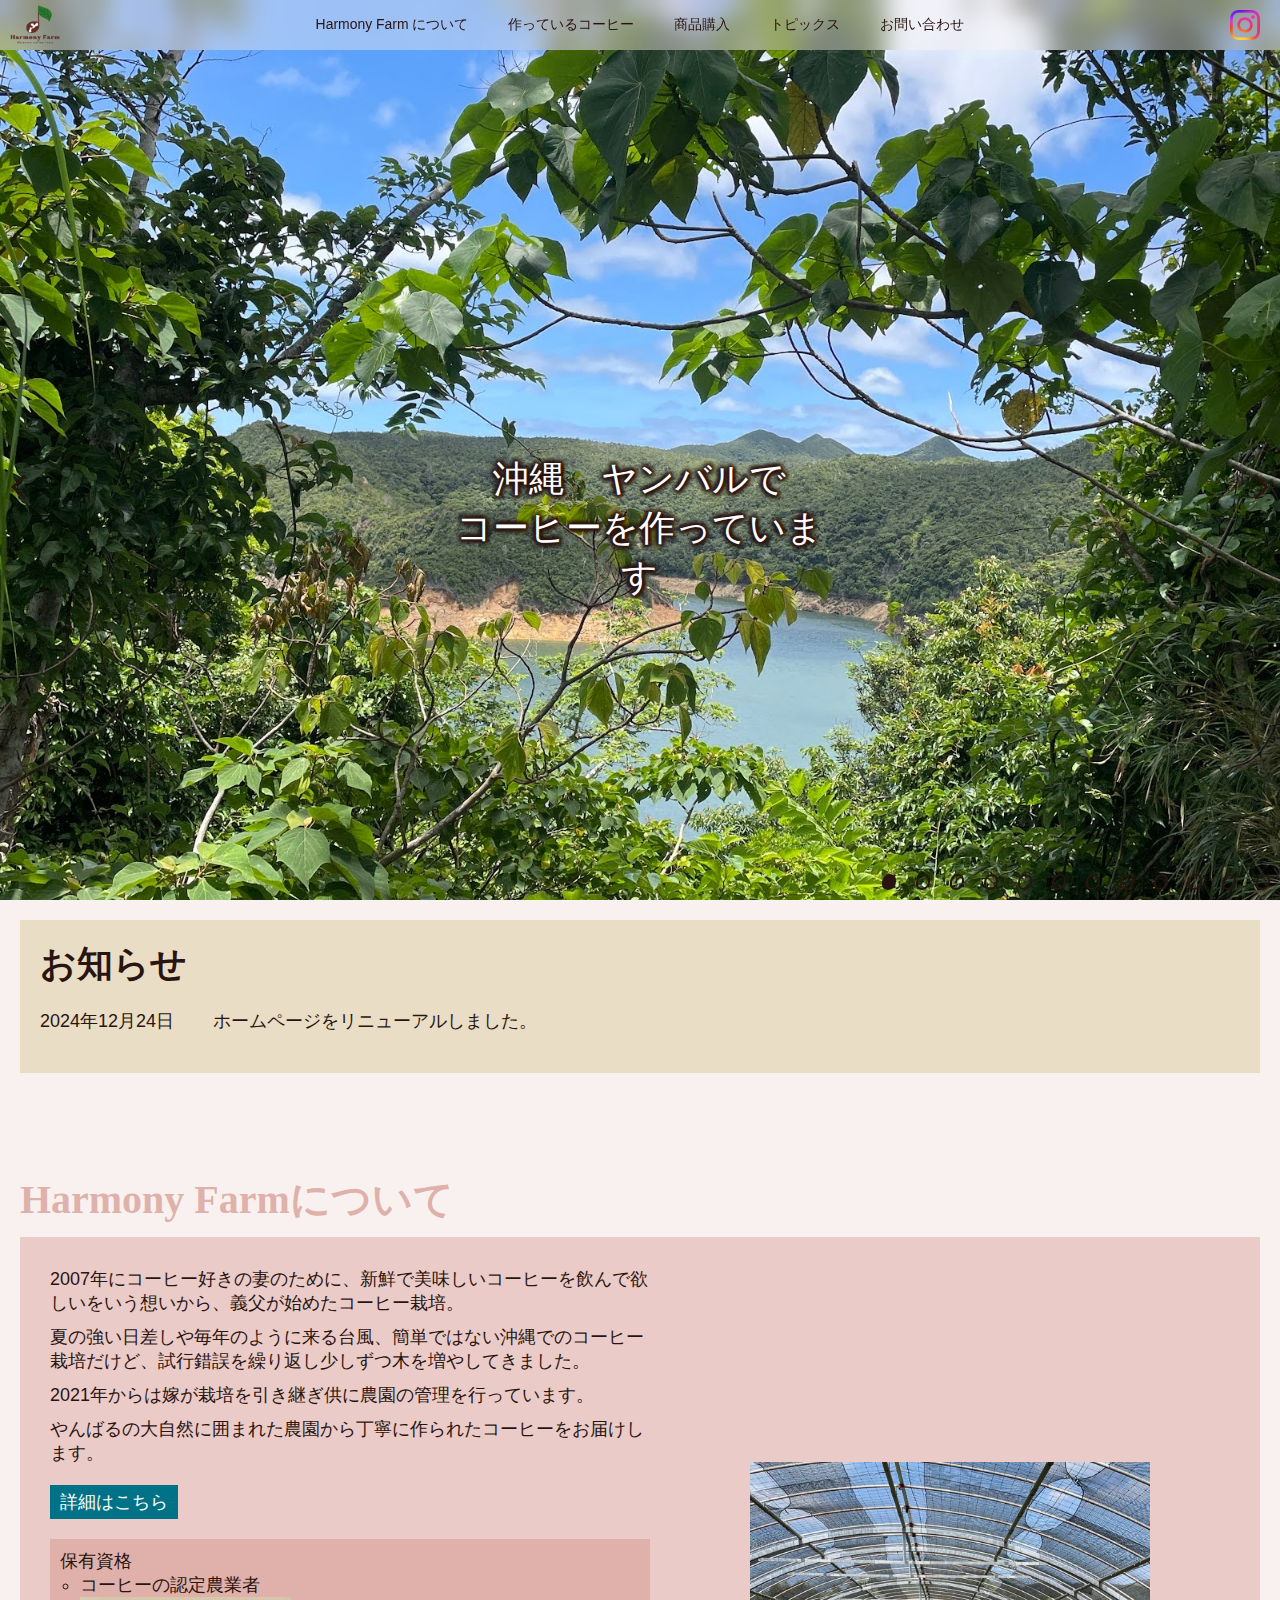
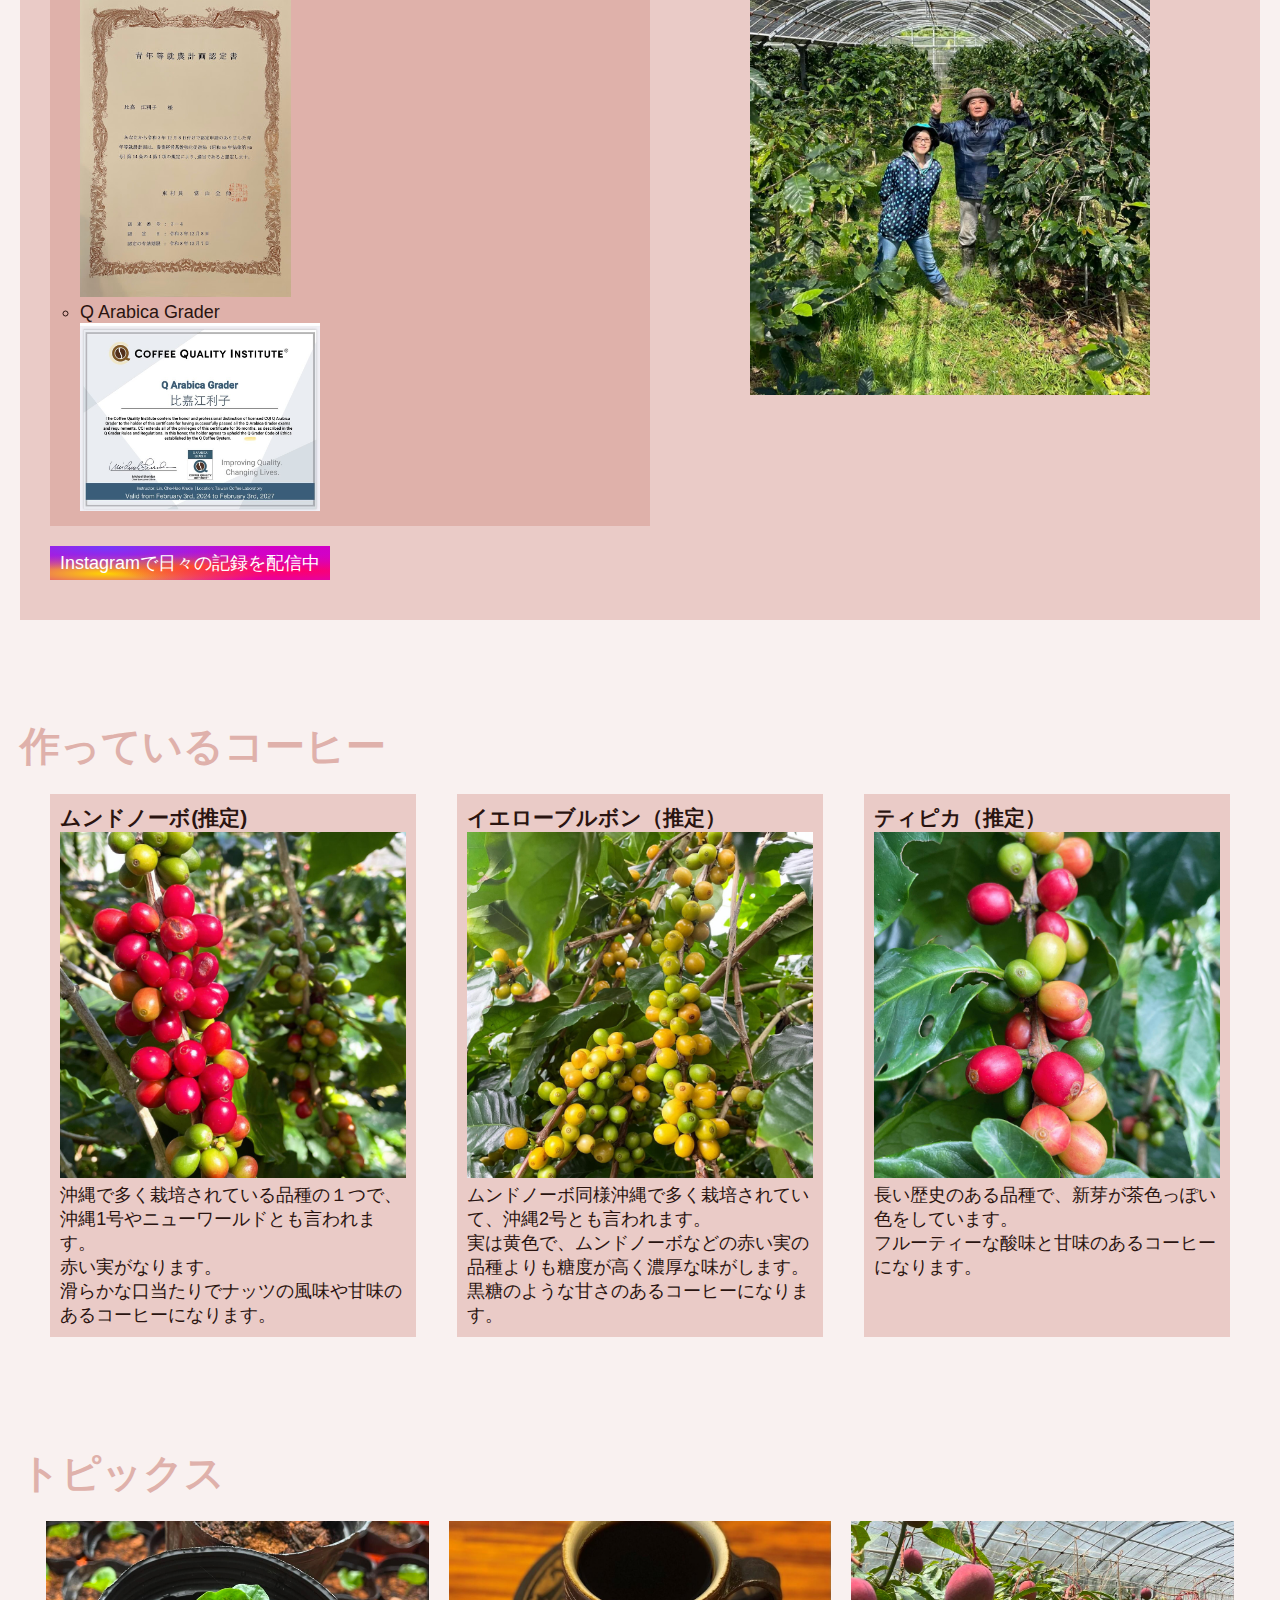
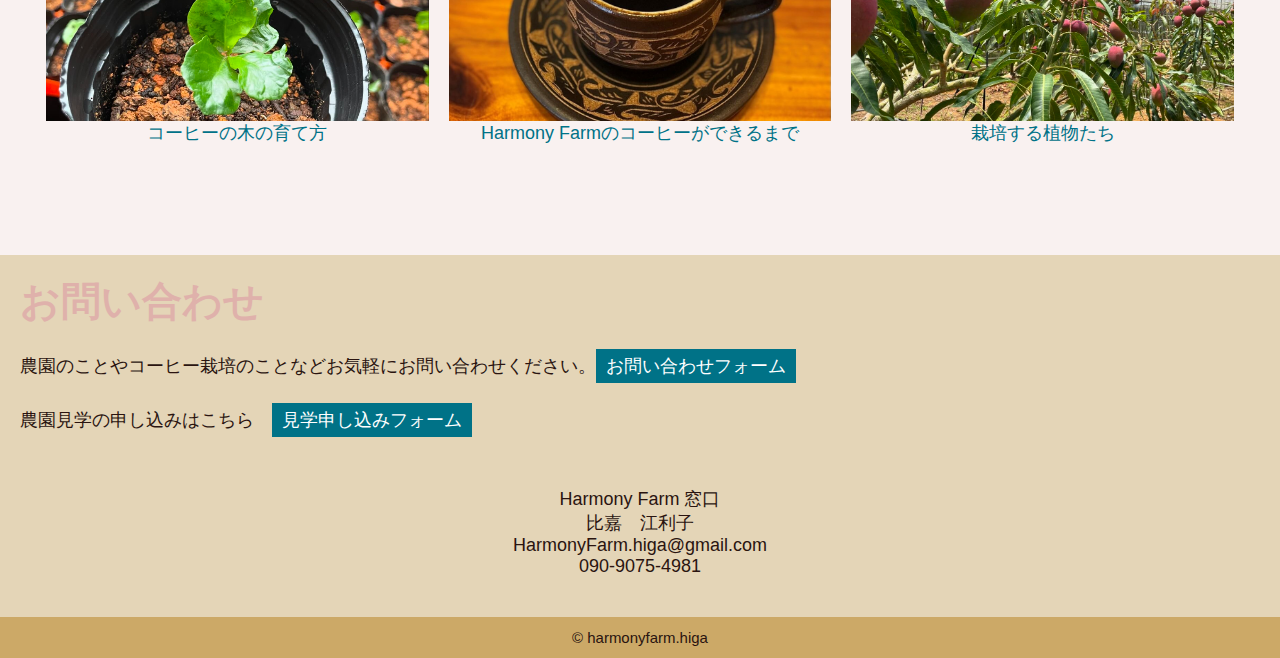
==== top.html @ 31b09882 "Add files via upload" ====
<!DOCTYPE html>
<html lang="ja">

<head>
    <meta charset="utf-8">
    <meta name="viewport" content="width=device-width,initial-scale=1">
    <title>Harmony Farm | 沖縄ヤンバルにあるコーヒー農園</title>
    <meta name="description" content="沖縄県やんばる東村にあるコーヒー農園です。国産100％コーヒーを栽培から精製、焙煎まで農園で手掛け、新鮮で美味しいコーヒーを飲んで頂けるように日々奮闘中です。現在、数量限定・期間限定のコーヒーを絶賛発売中です。">
    <meta name="keywords" content="">
    <link rel="icon" href="./assets/img/favicon.png">
    <link rel="stylesheet" href="./assets/css/common.css">
    <link rel="stylesheet" href="./assets/css/top.css">
    <style type="text/css"></style>
    <script src="./assets/js/script.js"></script>
</head>

<body id="top">
    <div id="wrapper">
      <header>
        <div class="logo">
          <h1><a href="top.html">Harmony Farm | 沖縄ヤンバルにあるコーヒー農園</a></h1>
        </div>
        <nav class="pc_nav">
            <ul class="menu_list">
                <li class="menu_item"><a href="#about">Harmony Farm について</a></li>
                <li class="menu_item"><a href="#coffee_type">作っているコーヒー</a></li>
                <li class="menu_item"><a href="https://harmonyfarm.base.ec/">商品購入</a></li>
                <li class="menu_item"><a href="#topics">トピックス</a></li>
                <li class="menu_item"><a href="#contact">お問い合わせ</a></li>
            </ul>
        </nav>
        <div class="header_etc_icon">
          <button class="sp_menu_button js-button" type="button" aria-controls="nav" aria-expanded=false aria-label="メニューを開く">
            <span class="button-bar"></span>
          </button>
          <nav class="sp_nav">
            <div class="overlay js-overlay"></div>
            <ul class="menu_list">
                <li class="menu_item"><a href="#about">Harmony Farm について</a></li>
                <li class="menu_item"><a href="#coffee_type">作っているコーヒー</a></li>
                <li class="menu_item"><a href="https://harmonyfarm.base.ec/">商品購入</a></li>
                <li class="menu_item"><a href="#topics">トピックス</a></li>
                <li class="menu_item"><a href="#contact">お問い合わせ</a></li>
                <li class="sns_item"><a href="https://www.instagram.com/harmony_farm.higa/" target="_blank" rel="noopener noreferrer">Instagram</a></li>
            </ul>
          </nav>
          <ul class="sns_list">
            <li class="sns_item"><a href="https://www.instagram.com/harmony_farm.higa/" target="_blank" rel="noopener noreferrer">Instagram</a></li>
          </ul>
        </div>
      </header>
      <main>
        <section id="eye_catch">
          <div class="slider_outer">
            <span id="slider_prev"></span>
            <span id="slider_next"></span>
            <ul class="indicator">
            </ul>        
            <div id="slider">
              <div class="slider_item content content1" data-slide="slide1.jpg">
                <p></p>
              </div>
              <div class="slider_item content content2" data-slide="slide2.jpg">
                <p></p>
              </div>
              <div class="slider_item content content3" data-slide="slide3.jpg">
                <p></p>
              </div>
              <div class="slider_item content content4" data-slide="slide4.jpg">
                <p></p>
              </div>
              <div class="slider_item content content4" data-slide="slide5.jpg">
                <p></p>
              </div>
              <div class="slider_item content content4" data-slide="slide6.jpg">
                <p></p>
              </div>
              <div class="slider_item content content4" data-slide="slide7.jpg">
                <p></p>
              </div>
              <div class="slider_item content content4" data-slide="slide8.jpg">
                <p></p>
              </div>
              <div class="slider_item content content4" data-slide="slide9.jpeg">
                <p></p>
              </div>
              <div class="slider_item content content4" data-slide="slide10.jpg">
                <p></p>
              </div>
              <div class="slider_item content content4" data-slide="slide11.jpg">
                <p></p>
              </div>
              <div class="slider_item content content4" data-slide="slide12.jpg">
                <p></p>
              </div>
            </div>
            <div class="eye_catch_text">
              <p>沖縄　ヤンバルで<br>コーヒーを作っています</p>
            </div>
          </div>  
        </section>
        <section id="news">
          <h2>お知らせ</h2>
          <div class="content">
            <ul class="news_list">
              <li class="news_item">
                <div class="news_date">2024年12月24日</div>
                <div class="news_title">ホームページをリニューアルしました。</div>
              </li>
            </ul>
            <!-- <a href="news.html">お知らせ一覧</a> -->
          </div>
        </section>
        <section id="about">
          <h2>Harmony Farmについて</h2>
          <div class="content">
            <div class="about_text">
              <p>2007年にコーヒー好きの妻のために、新鮮で美味しいコーヒーを飲んで欲しいをいう想いから、義父が始めたコーヒー栽培。</p>
              <p>夏の強い日差しや毎年のように来る台風、簡単ではない沖縄でのコーヒー栽培だけど、試行錯誤を繰り返し少しずつ木を増やしてきました。</p>
              <p>2021年からは嫁が栽培を引き継ぎ供に農園の管理を行っています。</p>
              <p>やんばるの大自然に囲まれた農園から丁寧に作られたコーヒーをお届けします。</p>
              <div class="about_link_outer"><a href="about.html" class="about_link_detail link_button">詳細はこちら</a></div>
              <div class="qualification_info" style="margin:20px 0; padding:10px; background:#dfb1aa;">
                <p style="margin-top:0;">保有資格</p>
                <ul style="list-style-type: circle; padding-left: 20px;">
                  <li>
                    <div>コーヒーの認定農業者</div>
                    <div><img style="max-height:300px;"src="assets/pic/certificate.jpg" alt=""></div>
                  </li>
                  <li>
                    <div>Q Arabica Grader</div>
                    <div><img style="max-width:240px;"src="assets/pic/Q_Arabica_Grader_certificate.jpg" alt=""></div>
                  </li>
                </ul>

              </div>
              <div class="about_link_outer"><a href="https://www.instagram.com/harmony_farm.higa/" class="about_link_instagram link_button">Instagramで日々の記録を配信中</a></div> 
            </div>
            <div class="about_img">
              <img src="./assets/pic/staff.jpg" alt="スタッフ">
            </div>
          </div>

        </section>
        <section id="coffee_type">
          <h2>作っているコーヒー</h2>
          <div class="content">
            <ul class="coffee_type_list">
              <li class="coffee_type_item">
                <h3>ムンドノーボ(推定) </h3>
                <div class="coffee_type_image">
                  <img src="./assets/pic/thumb_mundonovo.jpg" alt="ムンドノーボ(推定)の実">
                </div>
                <div class="coffee_type_caption">
                  <p>沖縄で多く栽培されている品種の１つで、沖縄1号やニューワールドとも言われます。<br>
                    赤い実がなります。<br>
                    滑らかな口当たりでナッツの風味や甘味のあるコーヒーになります。
                    </p>
                </div>
              </li>
              <li class="coffee_type_item">
                <h3>イエローブルボン（推定）</h3>
                <div class="coffee_type_image">
                  <img src="./assets/pic/thumb_yellowbourbon.jpg" alt="イエローブルボン（推定）の実">
                </div>
                <div class="coffee_type_caption"><p>ムンドノーボ同様沖縄で多く栽培されていて、沖縄2号とも言われます。<br>
                  実は黄色で、ムンドノーボなどの赤い実の品種よりも糖度が高く濃厚な味がします。
                  黒糖のような甘さのあるコーヒーになります。<br>
                  </p></div>
              </li>
              <li class="coffee_type_item">
                <h3>ティピカ（推定）</h3>
                <div class="coffee_type_image">
                  <img src="./assets/pic/thumb_typica.jpg" alt="ティピカ（推定）の実">
                </div>
                <div class="coffee_type_caption"><p>長い歴史のある品種で、新芽が茶色っぽい色をしています。<br>
                  フルーティーな酸味と甘味のあるコーヒーになります。
                  </p></div>
              </li>
            </ul>
          </div>
        </section>
        <section id="topics">
          <h2>トピックス</h2>
          <div class="content">
            <ul class="topics_list">
                <li class="topics_item">
                  <a href="topic1.html">
                  <div class="topics_thumb" style="background-image:url(./assets/pic/topic1.jpeg)"></div>
                  <div class="topics_title">コーヒーの木の育て方</div>
                  </a>
                </li>
                <li class="topics_item">
                  <a href="topic2.html">
                  <div class="topics_thumb" style="background-image:url(./assets/pic/topic2.jpg)"></div>
                  <div class="topics_title">Harmony Farmのコーヒーができるまで</div>
                </a>
                </li>
                <li class="topics_item">
                <a href="topic3.html">
                  <div class="topics_thumb" style="background-image:url(./assets/pic/topic3.jpeg)"></div>
                  <div class="topics_title">栽培する植物たち</div>
                </a>
                </li> 
            </ul>
          </div>
        </section>
        <section id="contact">
          <h2>お問い合わせ</h2>
          <div class="content">
            <p>農園のことやコーヒー栽培のことなどお気軽にお問い合わせください。<a href="https://thebase.com/inquiry/harmonyfarm-base-ec" class="link_button">お問い合わせフォーム</a></p>
            <p>農園見学の申し込みはこちら　<a href="https://docs.google.com/forms/d/e/1FAIpQLSdSkJduWf9X1Aik0TA5TEKMLH7mxpnWRVokeU4k1K00-5VWMg/viewform" class="link_button">見学申し込みフォーム</a></p>
            <div class="contact_person">
              <p>Harmony Farm 窓口<br>
              比嘉　江利子<br>
              HarmonyFarm.higa@gmail.com<br>
              090-9075-4981
            </div>
          </div>
        </section>
      </main>
      <footer>
        <div id="copyright">
          <small>&copy; harmonyfarm.higa</small>
        </div>
      </footer>
    </div>
</body>

</html>
---- assets/css/common.css ----
@charset "UTF-8";
@font-face {
  font-family: 'anzumoji';
  src: url('../files/fonts/APJapanesefont.ttf') format('truetype');/*アンズモジ*/
}
*{
  box-sizing: border-box;
  scroll-behavior: smooth;
  margin: 0;
  padding: 0;
}
h2{
  font-family: anzumoji;
  font-size:clamp(1.875rem, 1.667rem + 1.04vw, 2.5rem);/*30-40px*/
  color:#dfb1ab;
}
ul{
  list-style-type: none;
}

a{
  color:#007287;
  text-decoration: none;
}

img{
  max-width:calc(100vw - 80px);
  border:none;
}
.link_button{
  padding:5px 10px;
  background:#007287;
  color:#fff;
  display: inline-block;
}
body{
  min-height:100vh;
  color:#2A1410;
  background:#F9F1F0;
  background-image:hsl(6.7,42.9%,95.9%)
  radial-gradient(at 46% 46%, hsla(6.7,42.9%,95.9%,1) 0px, transparent 50%),
  radial-gradient(at 18% 1%, hsla(186,42%,95%,1) 0px, transparent 50%),
  radial-gradient(at 0% 50%, hsla(355,0%,100%,1) 0px, transparent 50%),
  radial-gradient(at 76% 62%, hsla(340,0%,100%,1) 0px, transparent 50%),
  radial-gradient(at 0% 100%, hsla(0,100%,99%,1) 0px, transparent 50%),
  radial-gradient(at 80% 100%, hsla(126,42%,95%,1) 0px, transparent 50%),
  radial-gradient(at 74% 9%, hsla(6.7,42.9%,95.9%,1) 0px, transparent 50%);
  font-size:clamp(0.813rem, 0.75rem + 0.31vw, 1rem);
  font-size:clamp(0.813rem, 0.708rem + 0.52vw, 1.125rem);/*13-18px*/
  font-family: sans-serif;
}

header{
  display:flex;
  justify-content: space-between;
  align-items: center;
  padding:0 10px;
  position:fixed;
  z-index:10000;
  width:100%;
  backdrop-filter: blur(12px);
  background:rgba(249,241,240,.4);
}
header a{
  color:#2A1410;
  text-decoration:none;
}
h1{
  display: flex;
  justify-content: center;
  align-items:center;
  width:50px;
  height:40px;
}
h1 a{
  width:100%;
  height:100%;
  font-size:0;
  line-height: 0;
  background-image: url(../img/logo_header.png);
  background-size: contain;
  background-repeat: no-repeat;
  display: block;
}
.pc_nav .menu_list{
  display:flex;
  justify-content: center;
  align-items: center;
  font-size: clamp(0.813rem, 0.792rem + 0.1vw, 0.875rem);
}
.pc_nav .menu_item{
  margin: 0 20px;
}
.header_etc_icon{
  display:flex;
  align-items: center;
}
.sns_list li{
  width: 50px;
  height:50px;
  padding:10px;
}
.sns_list li a{
  width:100%;
  height:100%;
  background-image: url(../img/Instagram.svg);
  background-size: contain;
  background-repeat: no-repeat;
  font-size: 0;
  line-height: 0;
  display:block;
}
.sp_menu_button {
  position: relative;
  z-index: 100;
  right: 10px;
  height: 20px;
  width: 25px;
  padding: 0;
  border: none;
  background: transparent;
  cursor: pointer;
  display:none;
}

.button-bar {
  display: block;
  content: "";
  width: 100%;
  height: 2px;
  background: #333333;
}

.button-bar::before,
.button-bar::after {
  display: block;
  position: absolute;
  content: "";
  width: 100%;
  height: 2px;
  background: #333333;
  transition: 0.3s ease;
}

.button-bar::before {
  top: 0;
}

.button-bar::after {
  bottom: 0;
}

.sp_menu_button.is-active .button-bar {
  height: 0;
}

/* ボタンをクリックしたときにバツに変える */
.sp_menu_button.is-active .button-bar::before {
  opacity: 1;
  top: 50%;
  transform: rotate(45deg) translateY(-50%);
  transition: 0.3s ease;
}

.sp_menu_button.is-active .button-bar::after {
  opacity: 1;
  top: 50%;
  transform: rotate(-45deg) translateY(-50%);
  transition: 0.3s ease;
}

.sp_nav{
  transition: all 0.3s;
  opacity: 0;
  visibility: hidden;
  position: fixed;
  inset: 0;
}

.sp_nav.is-active {
  opacity: 1;
  visibility: visible;
  width: 100%;
  height: 100vh;
  transition: 0.5s ease;
}

.sp_nav .overlay {
  position: fixed;
  inset: 0;
  z-index: 1;
  width: 100vw;
  height: 100vh;
  background: rgba(124, 124, 124, 1);
}

.sp_nav .menu_list {
    display: flex;
    z-index: 100;
    align-items: center;
    justify-content: center;
    height: 100vh;
    height: 100dvh;
    gap: 24px;
    font-size: 20px;
    flex-direction: column;
    list-style-type: none;
    position: fixed;
    top: 0;
    align-items: center;
    left: calc(50% - 100px);
}
@media (max-width: 820px) {  
  .pc_nav{
    display:none;
  }
  .sp_menu_button {
    display:inline;
  }
}
footer{
  background:#CCA967;
  width:100%;
  margin:0 auto;
  text-align: center;
  padding:10px;
}

.breadcrumb{
  padding:60px 20px 0;
}
.breadcrumb_list{
  display: flex;
}
.breadcrumb_item{
  margin-right:10px;
}
.breadcrumb_item:not(:last-child)::after{
  content: " > ";
}
---- assets/css/top.css ----
@charset "UTF-8";
.slider_outer{
  max-width: 100vw;
  overflow: hidden;
  width: 100%;
  position: relative;
}

#slider_next {
  width: 40px;
  height: 40px;
  position: absolute;
  right: 0;
  top: 52vh;
  transition: all 0.3s;
  z-index: 10;
  cursor: pointer;
}

#slider_next::after {
  content: "";
  display: block;
  width: 15px;
  height: 15px;
  border-top: solid 3px #2A1410;
  border-right: solid 3px #2A1410;
  -webkit-transform: rotate(45deg);
  transform: rotate(45deg);
  position: absolute;
  right: 15px;
  top: 10px;
}

#slider_next:hover {
  color: #fff;
  transition: all 0.3s;
}

#slider_prev {
  width: 40px;
  height: 40px;
  position: absolute;
  left: 0;
  top: 52vh;
  transition: all 0.3s;
  z-index: 10;
  cursor: pointer;
}

#slider_prev::after {
  content: "";
  display: block;
  width: 15px;
  height: 15px;
  border-top: solid 3px #2A1410;
  border-right: solid 3px #2A1410;
  -webkit-transform: rotate(-135deg);
  transform: rotate(-135deg);
  position: absolute;
  left: 15px;
  top: 10px;
}

#slider_prev:hover {
  background-color: #fff;
  transition: all 0.3s;
}

#slider {
  display: flex;
  margin: 0 auto;
  transition: all 0.3s;
}

.slider_item {
  width: 100%;
  max-width: 100vw;
  height:100vh;
  display: flex;
  justify-content: center;
  align-items: center;
  background-size:cover;
  background-repeat: no-repeat;
  background-position:center;
  position:relative;
}

.slider_item p{
  position:absolute;
  padding:0 5px;
  bottom:5px;
  left:10px;
  background:#2A1410;
  color:#F9F1F0;
}

.indicator {
  width: 100%;
  position: absolute;
  bottom: 10px;
  display: flex;
  z-index: 10;
  justify-content:flex-end;
  align-items: center;
}

.indicator li {
  width: 14px;
  height: 16px;
  border-radius: 50%;
  border-radius: 341px 240px 341px 256px / 350px 266px 350px 211px;
  position: relative;
  list-style: none;
  border: 2px #2a1410 solid;
  margin-left: 10px;
  margin-right: 10px;
  cursor: pointer;
}

.indicator li:after {
  content: "";
  width: 18px;
  height: 20px;
  /*border: 1px #2a1410 solid;*/
  border-radius: 50%;
  border-radius: 341px 240px 341px 256px / 350px 266px 350px 211px;
  position: absolute;
  top: -4px;
  left: -4px;
  z-index: 9;
}
.indicator li.active {
  background-color: #2a1410;
}
.eye_catch_text P{
  position: absolute;
  font-family: anzumoji;
  font-size:200%;
  /*font-weight:bold;*/
  color:#fff;
  width:clamp(20rem, 18.333rem + 8.33vw, 25rem);
  top:50vh;
  left:calc(50% - clamp(20rem, 18.333rem + 8.33vw, 25rem) / 2);
  border-radius:500px;
  text-align: center;
  /*backdrop-filter: blur(12px);
  background: rgba(249, 241, 240, .4);*/
  padding:5px 10px;
  text-shadow    : 
       1px  1px 5px #2a1410,
      -1px  1px 5px #2a1410,
       1px -1px 5px #2a1410,
      -1px -1px 5px #2a1410,
       1px  1px 5px #2a1410,
       1px  1px 5px #2a1410,
      -1px  0px 5px #2a1410,
       0px -1px 5px #2a1410; 
}
/*.circle-1,.circle-2,.circle-3{
  width: 250px;
  height: 100px;
  left: 20%;
  mix-blend-mode: multiply;
  position:absolute;
}
.circle-1 {
  background: #2A1410;
  border-radius: 50% 50% 50% 70%/50% 50% 70% 60%;
  animation: border-animation 6s infinite linear;
}
.circle-2 {
  background: #f92;
  border-radius: 80% 30% 50% 50%/50%;
  animation: border-animation 4s infinite linear;
}
.circle-3 {
  background: #fc2;
  border-radius: 40% 40% 50% 40%/30% 50% 50% 50%;
  animation: border-animation 3s infinite linear;
}*/
#news{
  max-width:1280px;
  width:calc(100% - 40px);
  margin:20px auto 100px;
  background:#e9ddc5;
  padding:20px;
}
#news h2{
  font-size: 200%;
  color:#2A1410;
}
.news_list{
  margin:20px 0;
}
.news_item{
  display: flex;
  align-items: center;
  margin:5px 0;
}
.news_date{
  width:180px;
}
.news_title{
  width:calc(100% - 130px);
}
#about{
  max-width:1280px;
  width:calc(100% - 40px); 
  margin:20px auto 100px;
}
#about .content{
  margin:10px 0;
  padding:20px;
  background:#eacbc7;
  display:flex;
  justify-content:center;
  align-items: center;
  flex-wrap:wrap;
  flex-direction: row;
}
.about_text{
  flex: 0 0 50%;
  margin:0 10px;
}
#about .content p{
  margin-top:10px;
}
.about_img {
  display:flex;
  justify-content: center;
  align-items:center;
  width:calc(50% - 40px);
  margin:0 10px;
}
.about_img img{
  width:100%;
  max-width: 400px;
}
.about_link_outer{
  margin:20px 0;
}
.about_link_instagram{
  background-color:hsla(304,98%,42%,1);
  background-image:
  radial-gradient(at 20% 5%, hsla(259,95%,60%,1) 0px, transparent 50%),
  radial-gradient(at 88% 8%, hsla(303,100%,41%,1) 0px, transparent 50%),
  radial-gradient(at 87% 72%, hsla(335,100%,50%,1) 0px, transparent 50%),
  radial-gradient(at 52% 59%, hsla(28,100%,50%,1) 0px, transparent 50%),
  radial-gradient(at 20% 81%, hsla(50,100%,50%,1) 0px, transparent 50%);
}
@media (max-width: 768px) {  
  #about .content{
    flex-direction: column;
  }
}
#coffee_type{
  max-width:1280px;
  width:calc(100% - 40px); 
  margin:20px auto 100px;
}

#coffee_type .coffee_type_list{
  margin:10px;
  display:flex;
  justify-content:space-around;
  flex-wrap:wrap;
}
.coffee_type_item{
  background:#eacbc7;
  width:30%;
  min-width:280px;
  padding:10px;
  margin:10px
}
.coffee_type_item img{
  width:100%;
}
#topics{
  max-width:1280px;
  width:calc(100% - 40px); 
  margin:20px auto 100px;
}
.topics_list{
  margin:10px;
  display: flex;
  justify-content: center;
  flex-wrap:wrap;
}
.topics_item{
  width: calc(33% - 20px);
  min-width:280px;
  margin:10px;
  transition: all 300ms 0s ease;
}
.topics_thumb{
  width:100%;
  height:200px;
  background-position: center;
  background-repeat: no-repeat;
  background-size: 100%;
  transition: all 300ms 0s ease;
}
.topics_title{
  text-align: center;
}
.topics_item:hover .topics_thumb{
  background-size: 100%;
  background-size:110%;
}
.topics_item:hover .topics_title{
  font-weight: bold;
}
#contact{
  background:#E4D5B7;
  width:100%; 
  margin:20px auto 0;
  padding:20px;
}
.contact_person{
  text-align: center;
  margin:50px 0 20px;
}
#contact .content p{
  margin-top: 20px
}
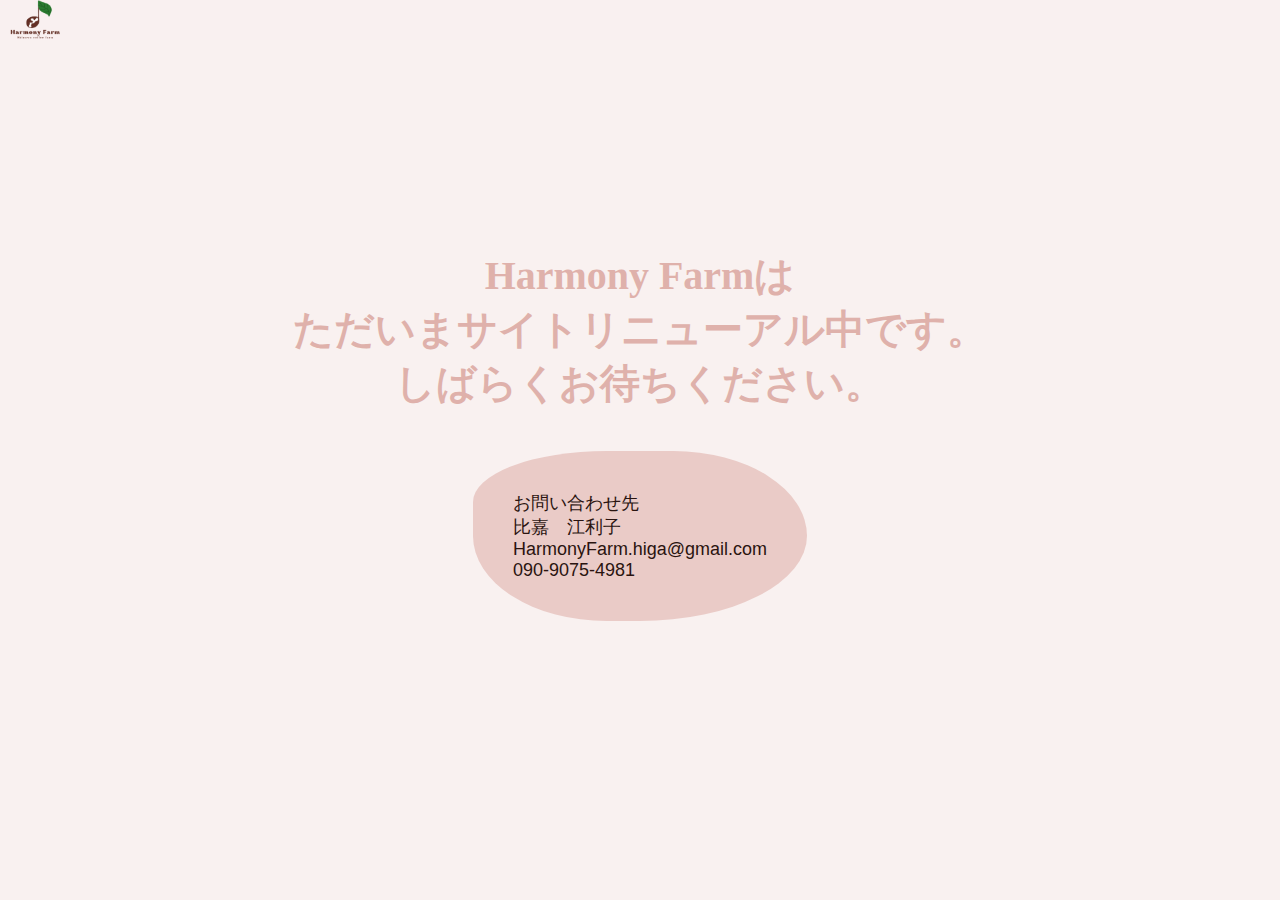
==== commit dd95cd0c: "Update top.html" ====
--- a/top.html
+++ b/top.html
@@ -12,6 +12,9 @@
     <link rel="stylesheet" href="./assets/css/top.css">
     <style type="text/css"></style>
     <script src="./assets/js/script.js"></script>
+    <script>
+      location.href='construction.html';
+    </script>
 </head>
 
 <body id="top">
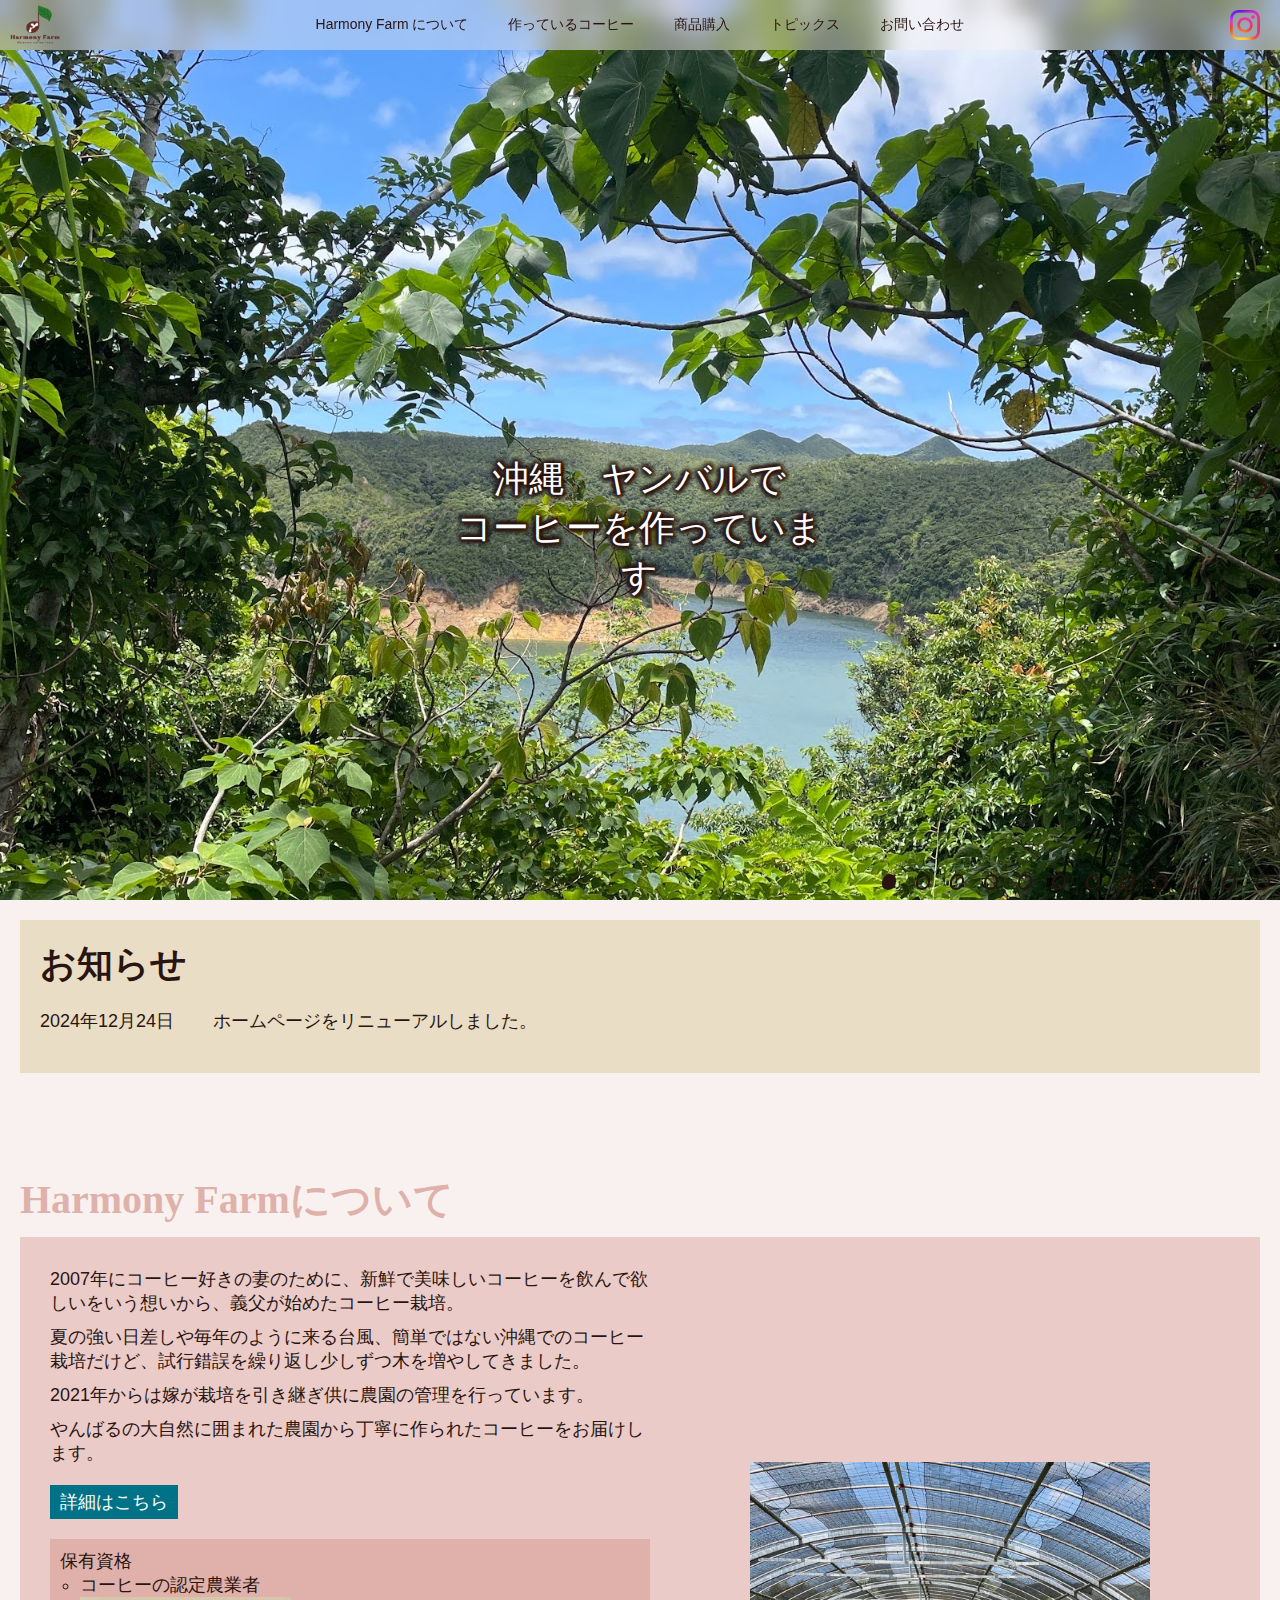
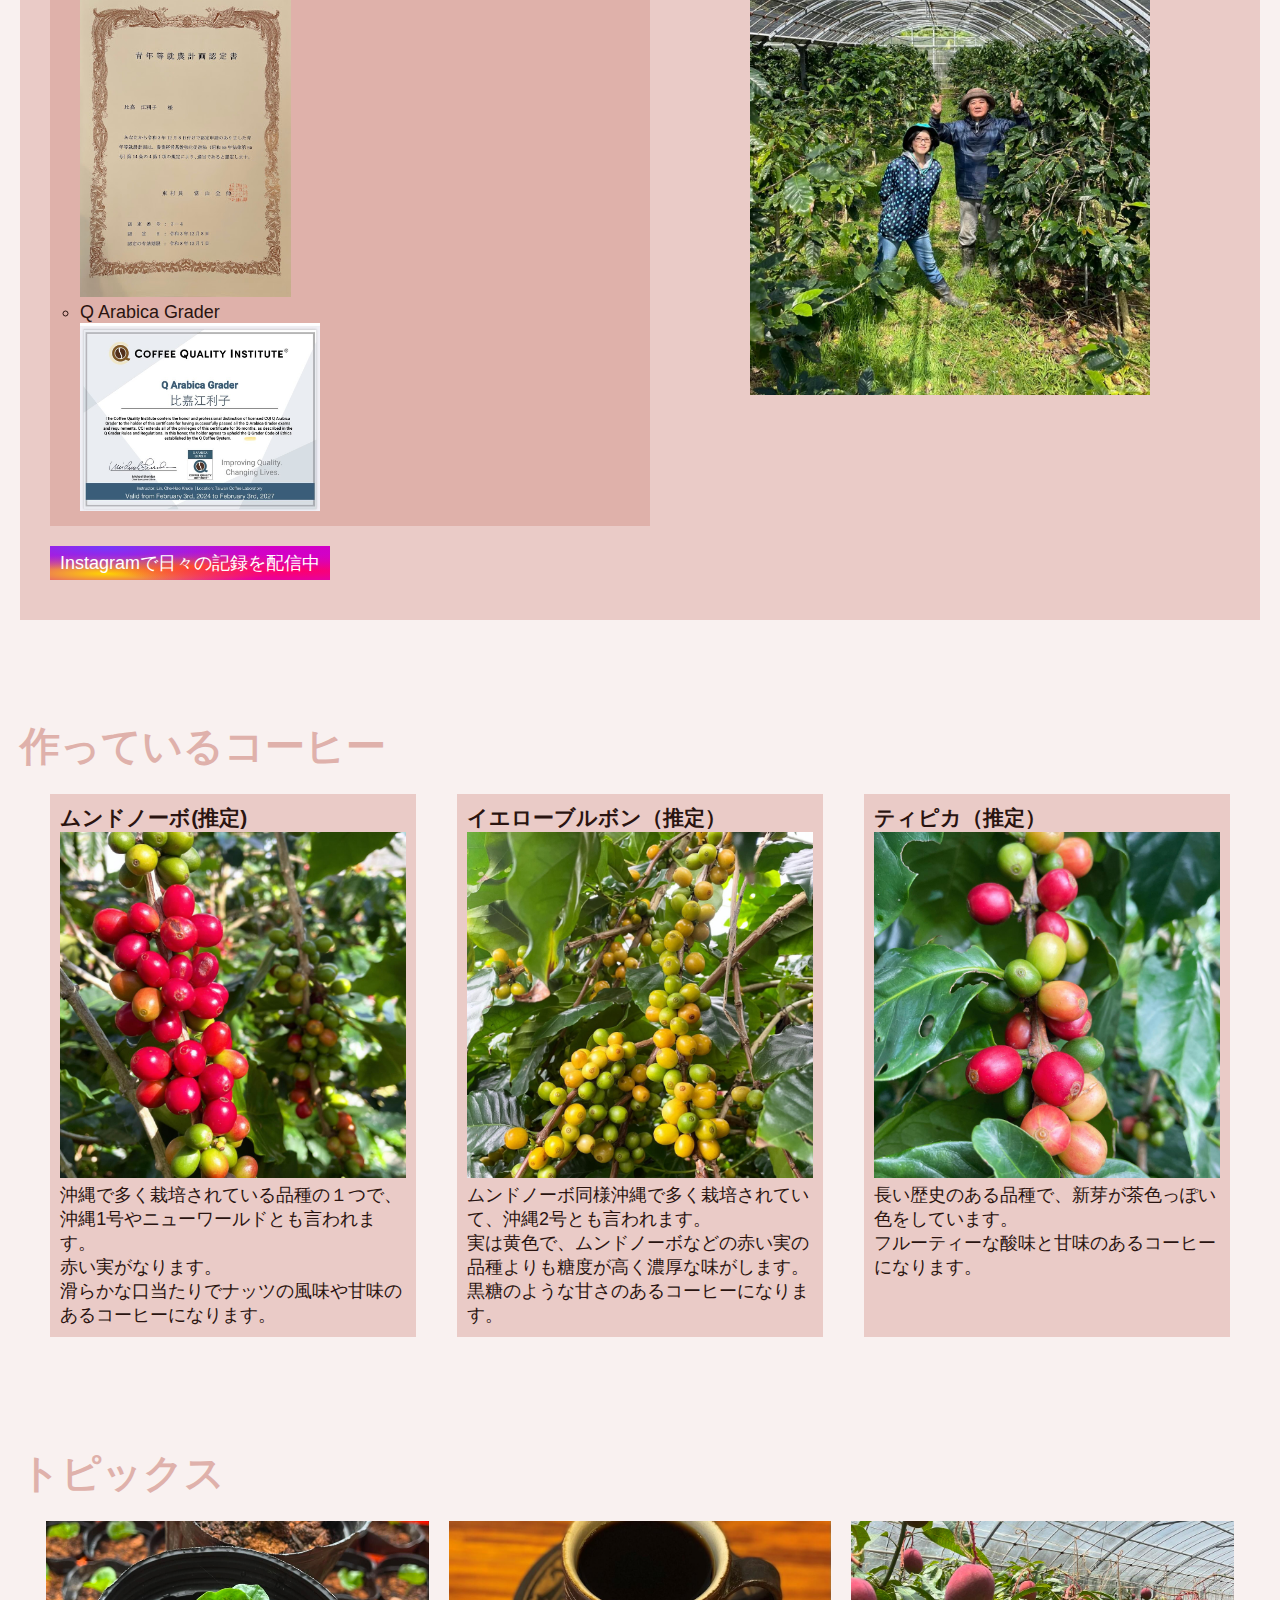
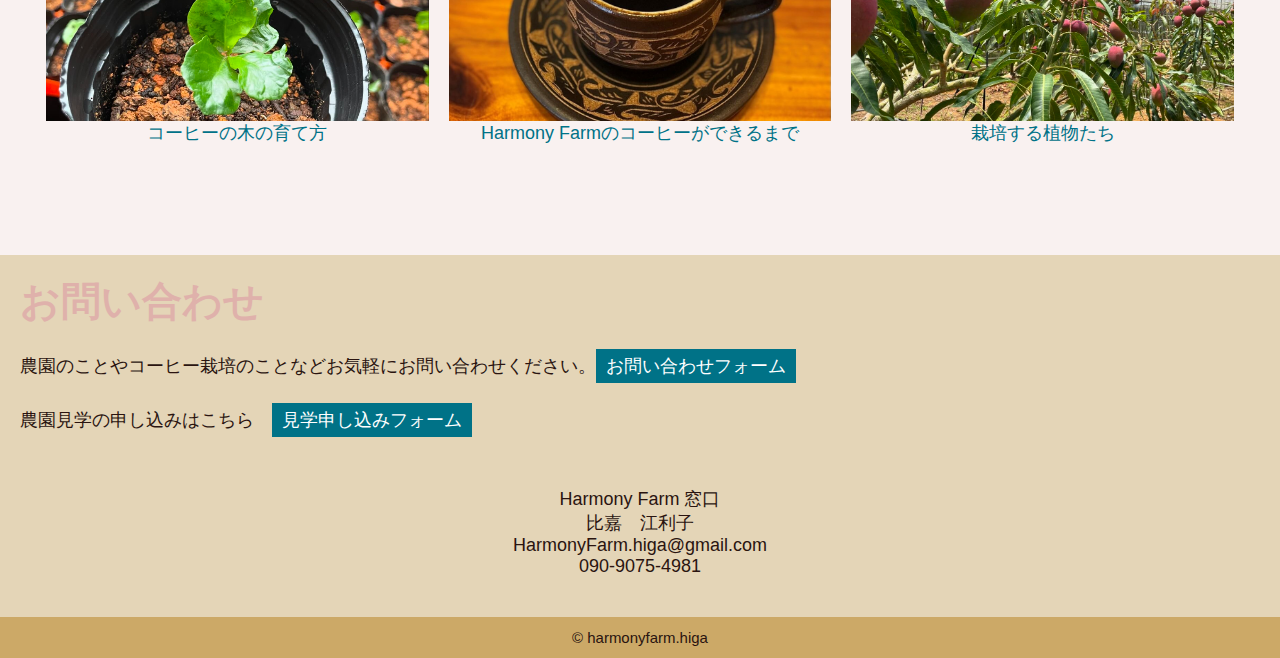
==== commit 22a2dcb5: "Update top.html" ====
--- a/top.html
+++ b/top.html
@@ -12,9 +12,6 @@
     <link rel="stylesheet" href="./assets/css/top.css">
     <style type="text/css"></style>
     <script src="./assets/js/script.js"></script>
-    <script>
-      location.href='construction.html';
-    </script>
 </head>
 
 <body id="top">
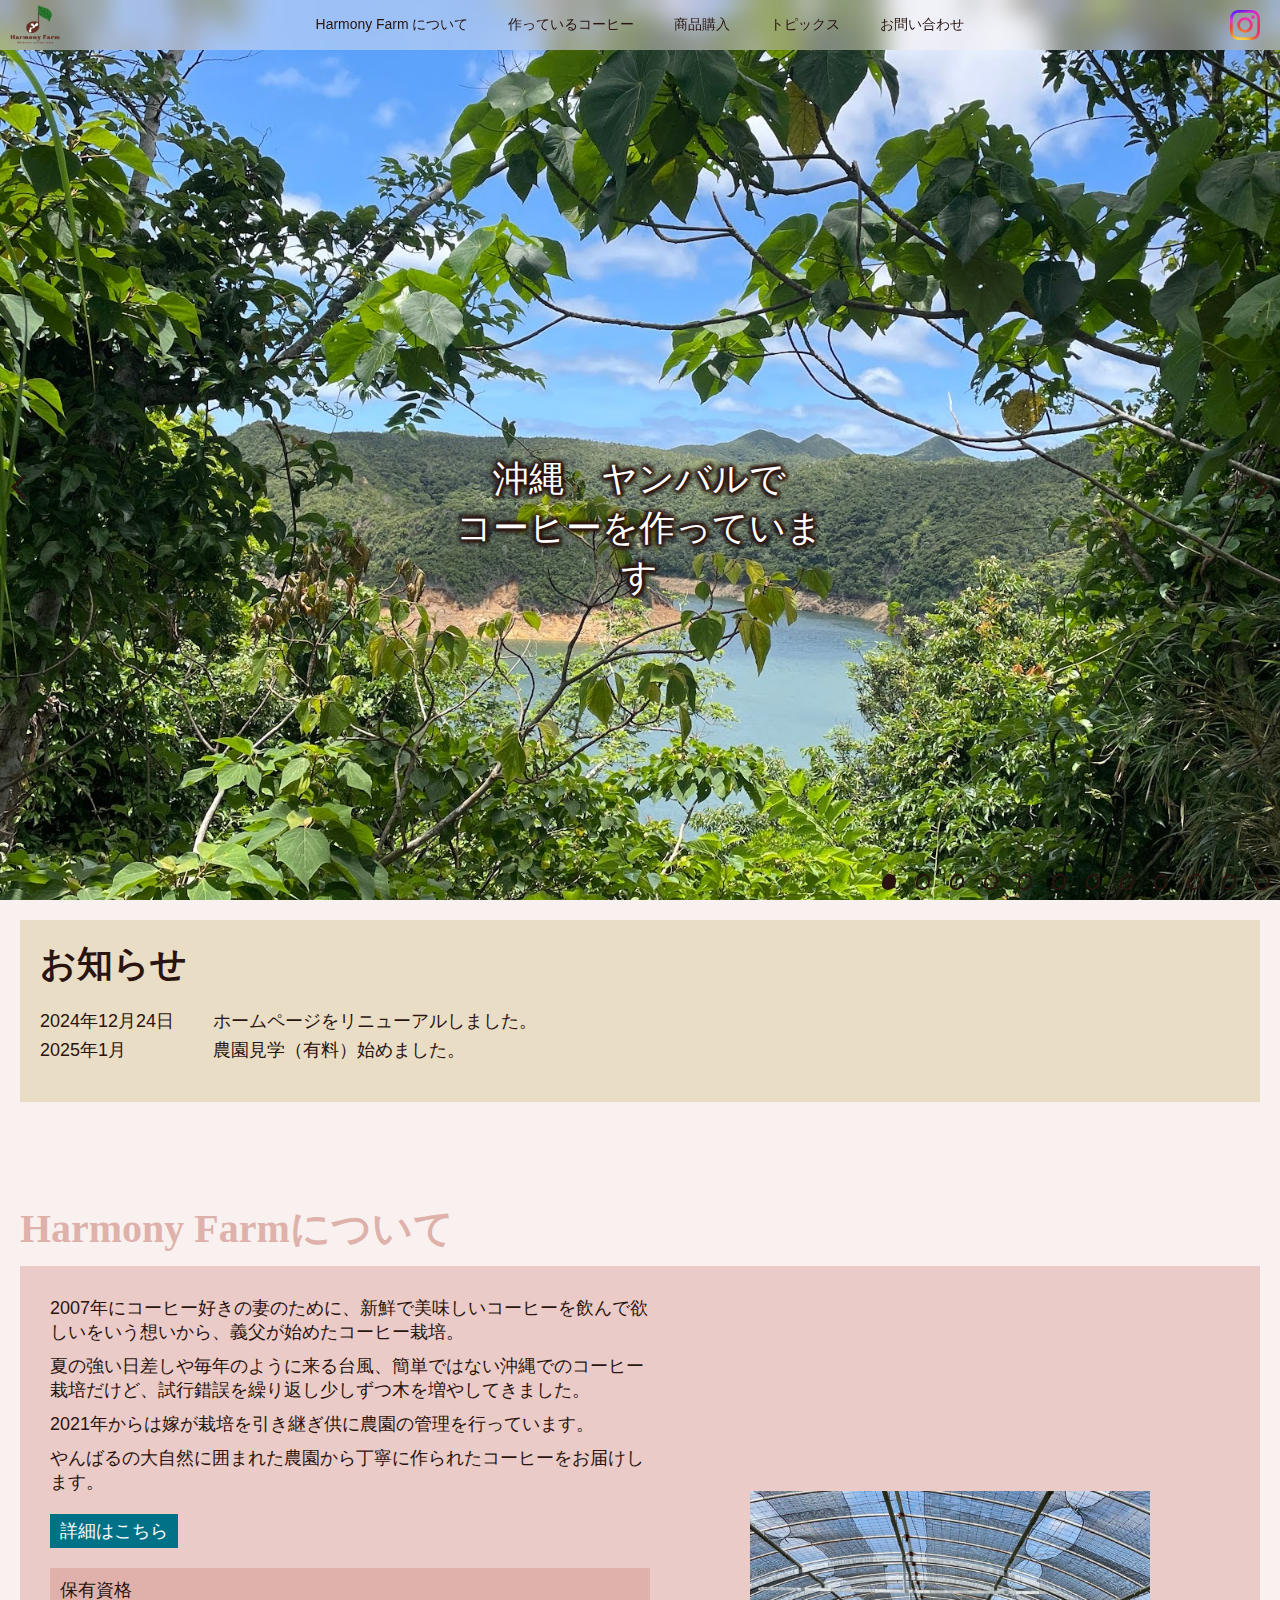
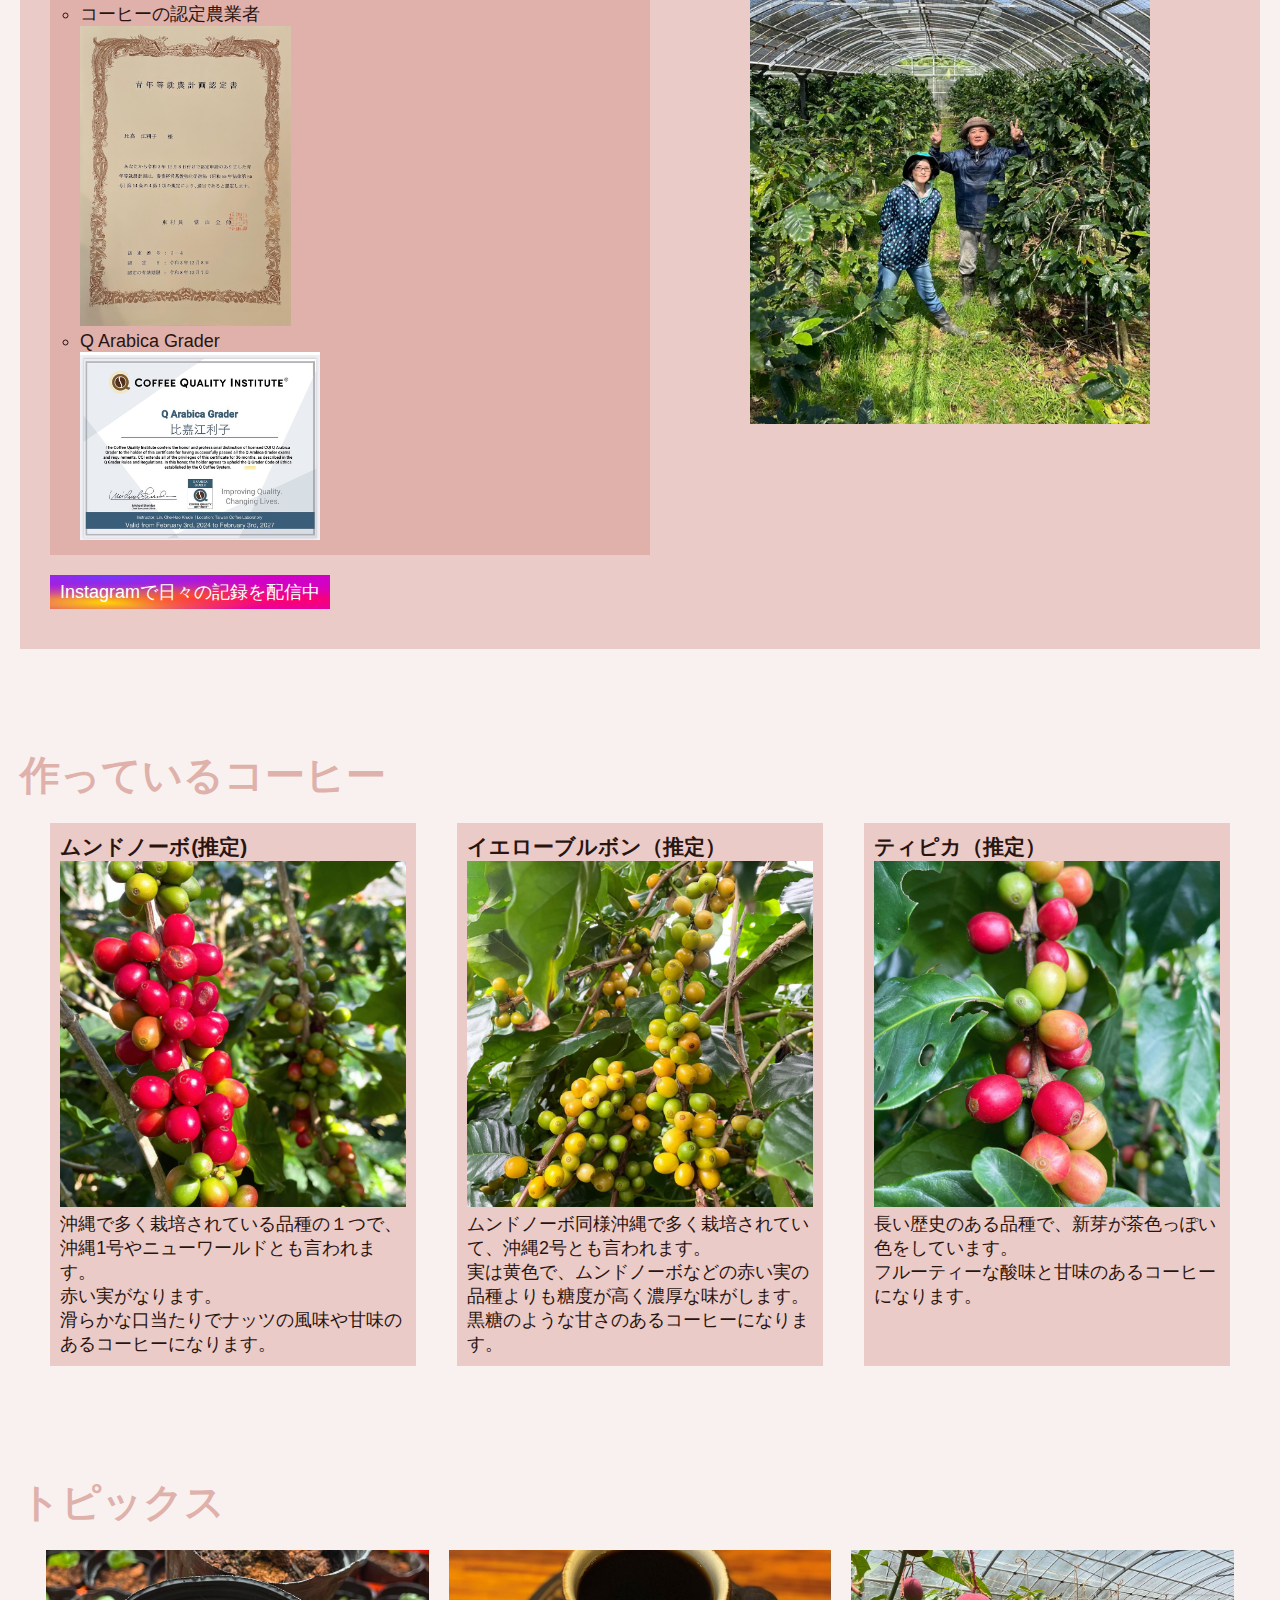
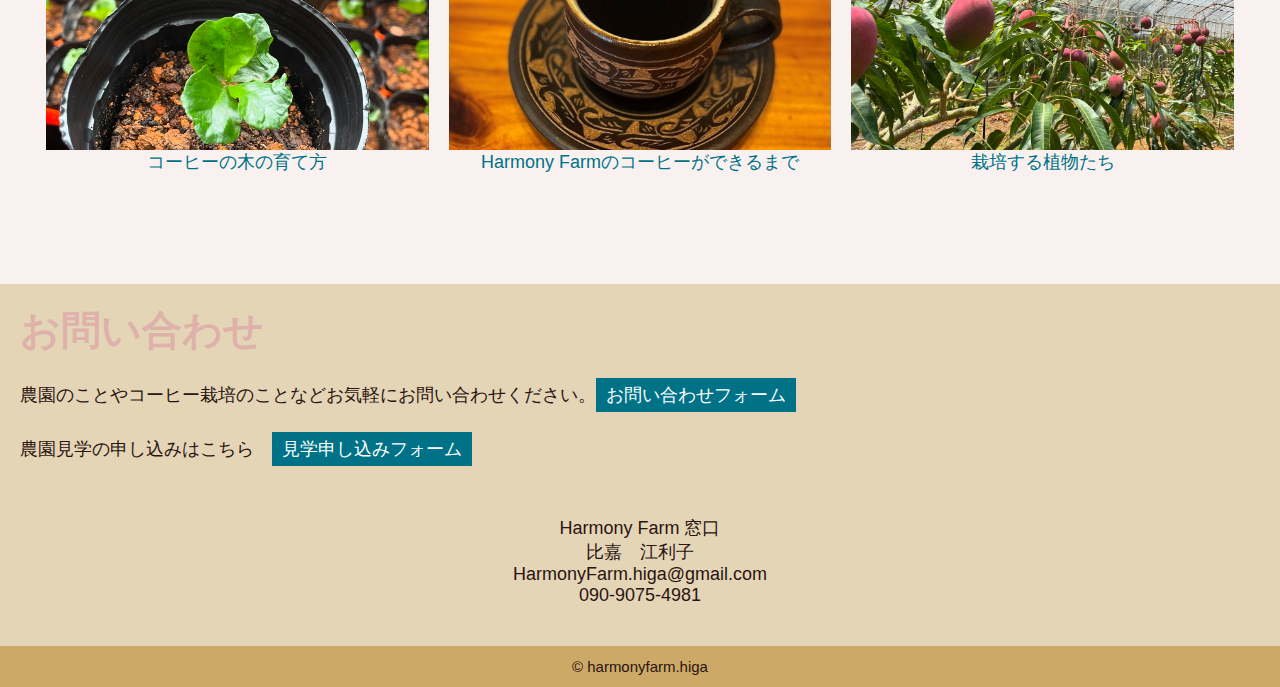
==== commit aa62ca5e: "Update top.html" ====
--- a/top.html
+++ b/top.html
@@ -106,6 +106,10 @@
               <li class="news_item">
                 <div class="news_date">2024年12月24日</div>
                 <div class="news_title">ホームページをリニューアルしました。</div>
+              </li>
+                <li class="news_item">
+                <div class="news_date">2025年1月</div>
+                <div class="news_title">農園見学（有料）始めました。</div>
               </li>
             </ul>
             <!-- <a href="news.html">お知らせ一覧</a> -->
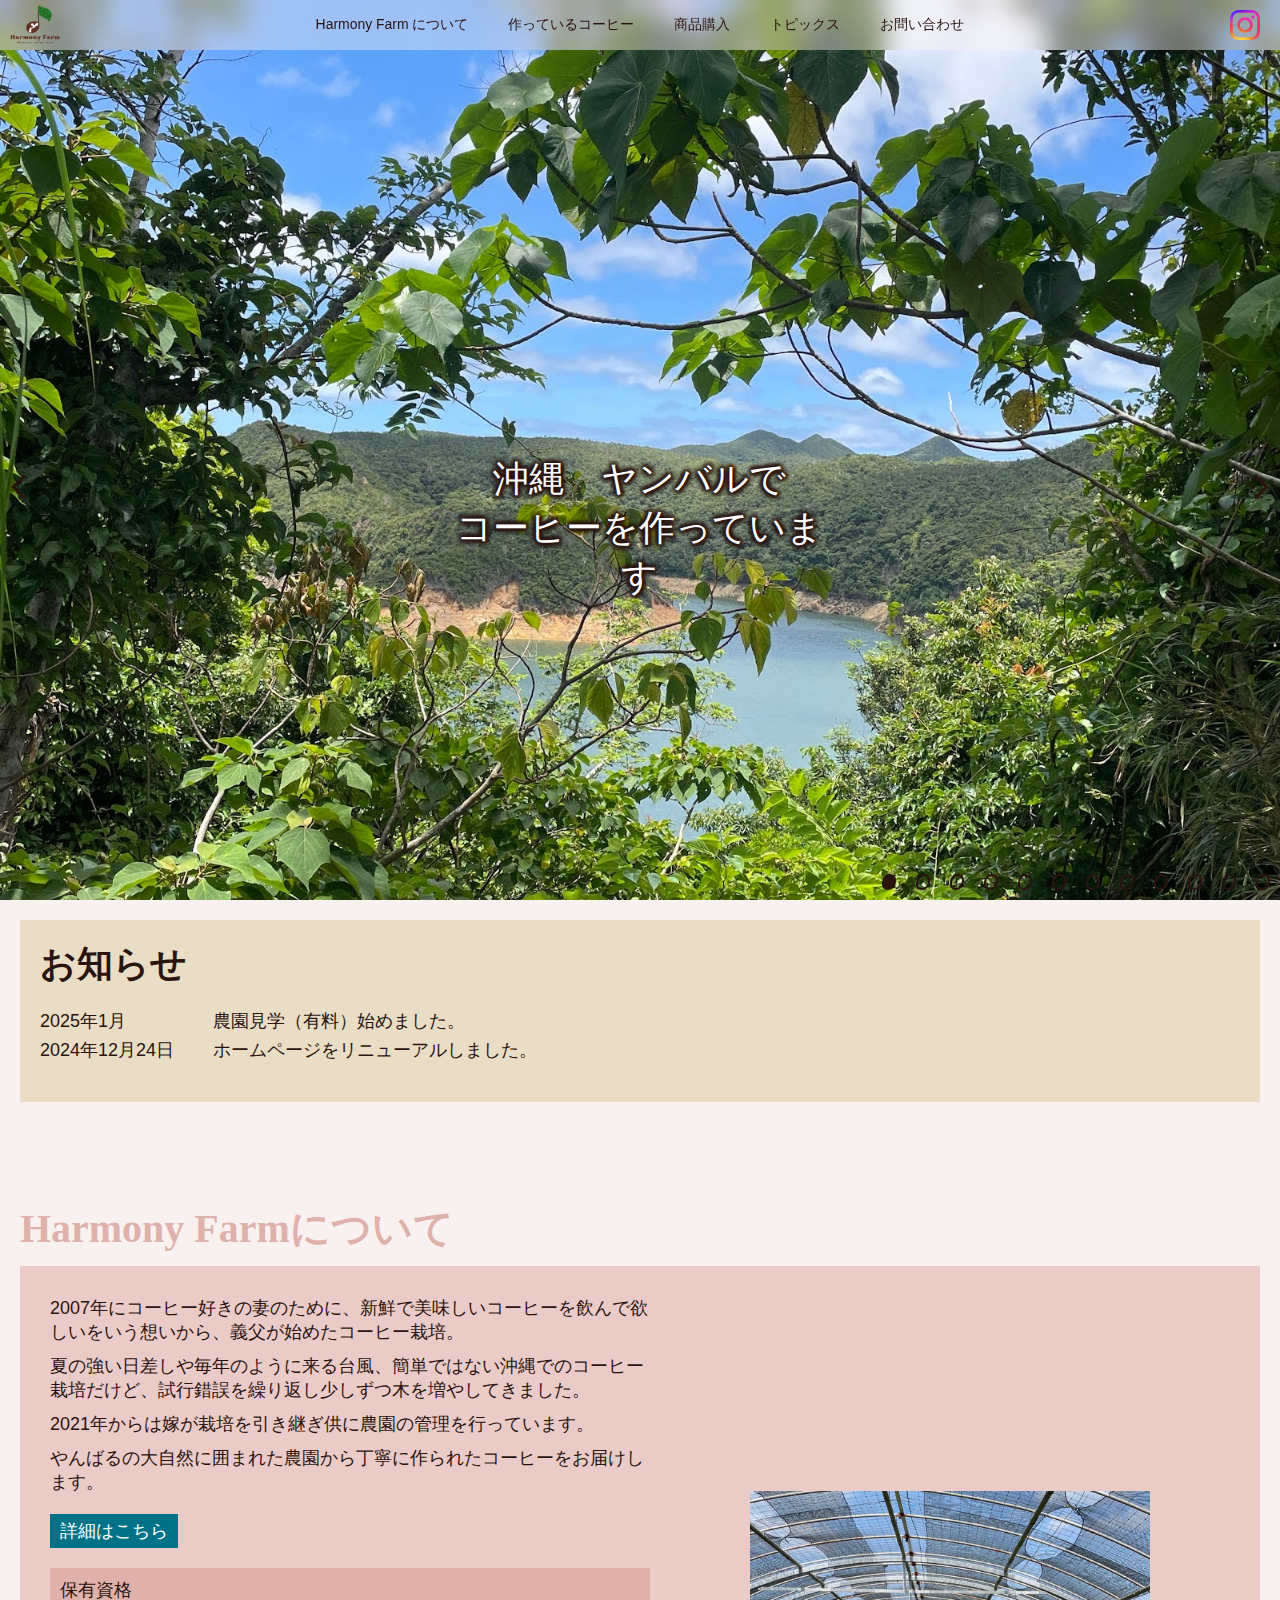
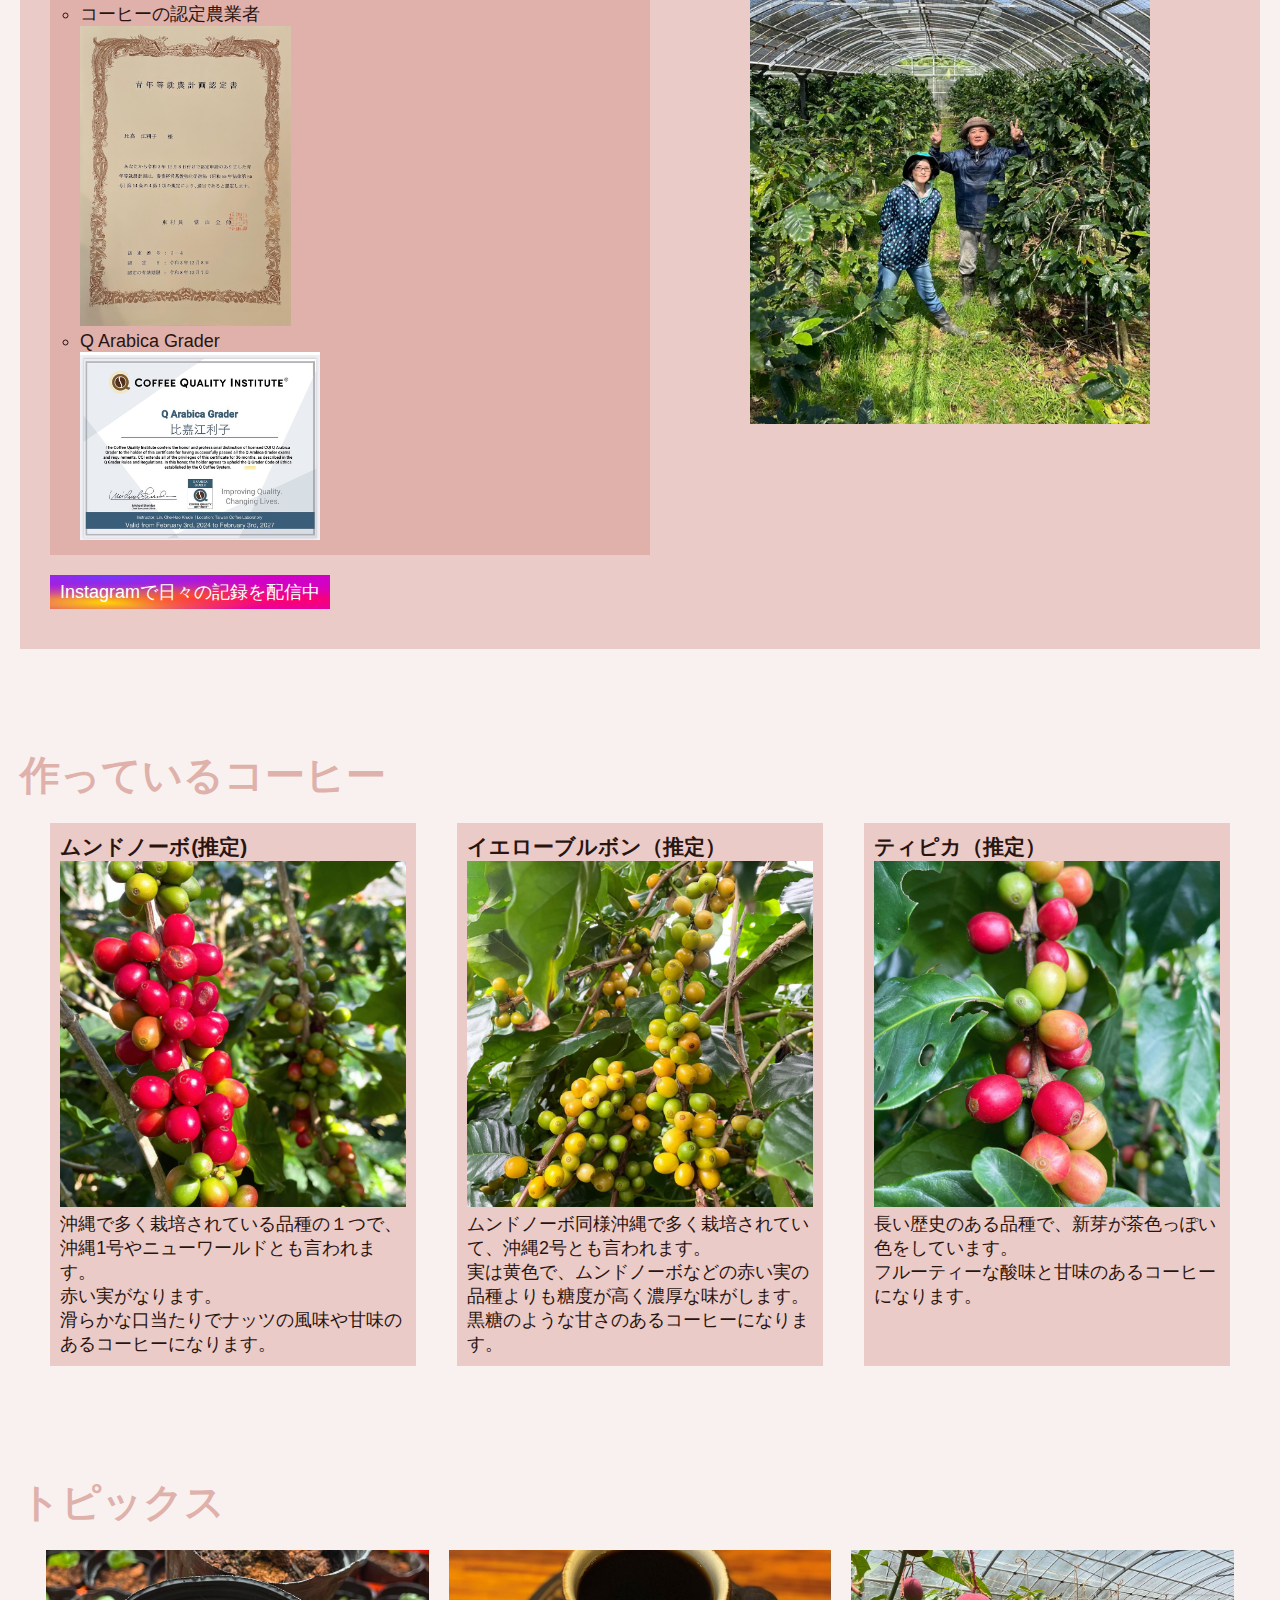
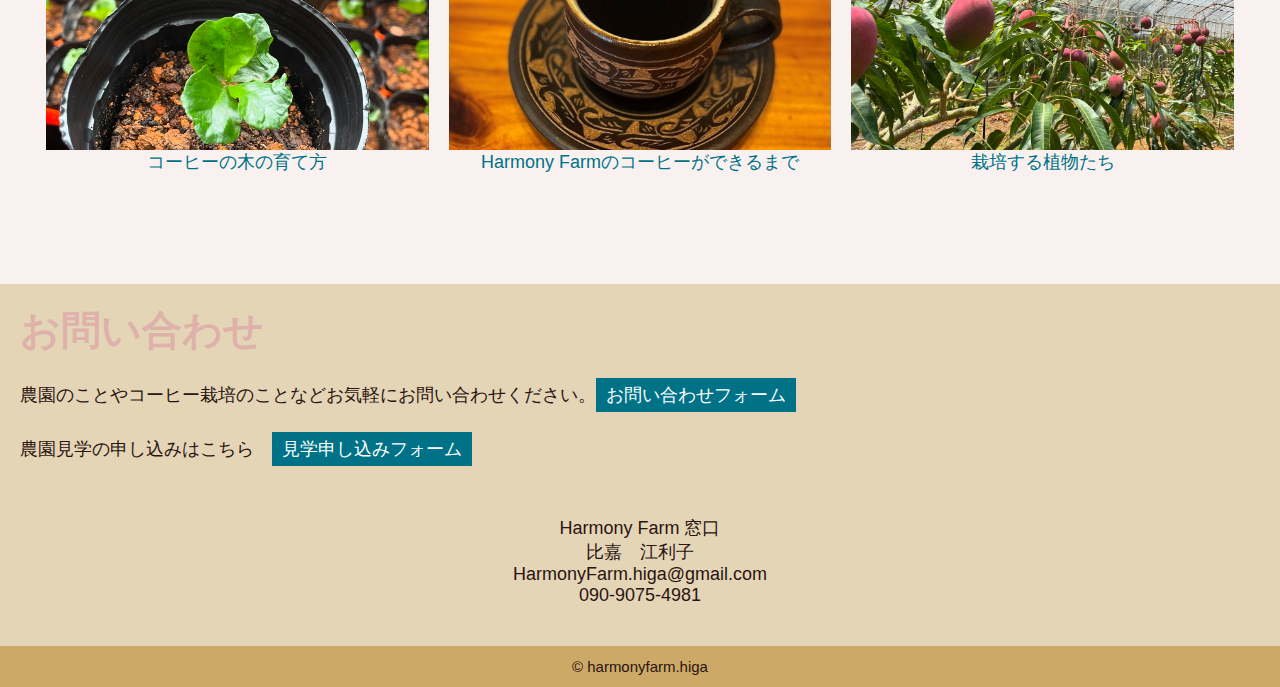
==== commit 15a340fc: "Update top.html" ====
--- a/top.html
+++ b/top.html
@@ -103,13 +103,13 @@
           <h2>お知らせ</h2>
           <div class="content">
             <ul class="news_list">
+                 <li class="news_item">
+                <div class="news_date">2025年1月</div>
+                <div class="news_title">農園見学（有料）始めました。</div>
+              </li>
               <li class="news_item">
                 <div class="news_date">2024年12月24日</div>
                 <div class="news_title">ホームページをリニューアルしました。</div>
-              </li>
-                <li class="news_item">
-                <div class="news_date">2025年1月</div>
-                <div class="news_title">農園見学（有料）始めました。</div>
               </li>
             </ul>
             <!-- <a href="news.html">お知らせ一覧</a> -->
